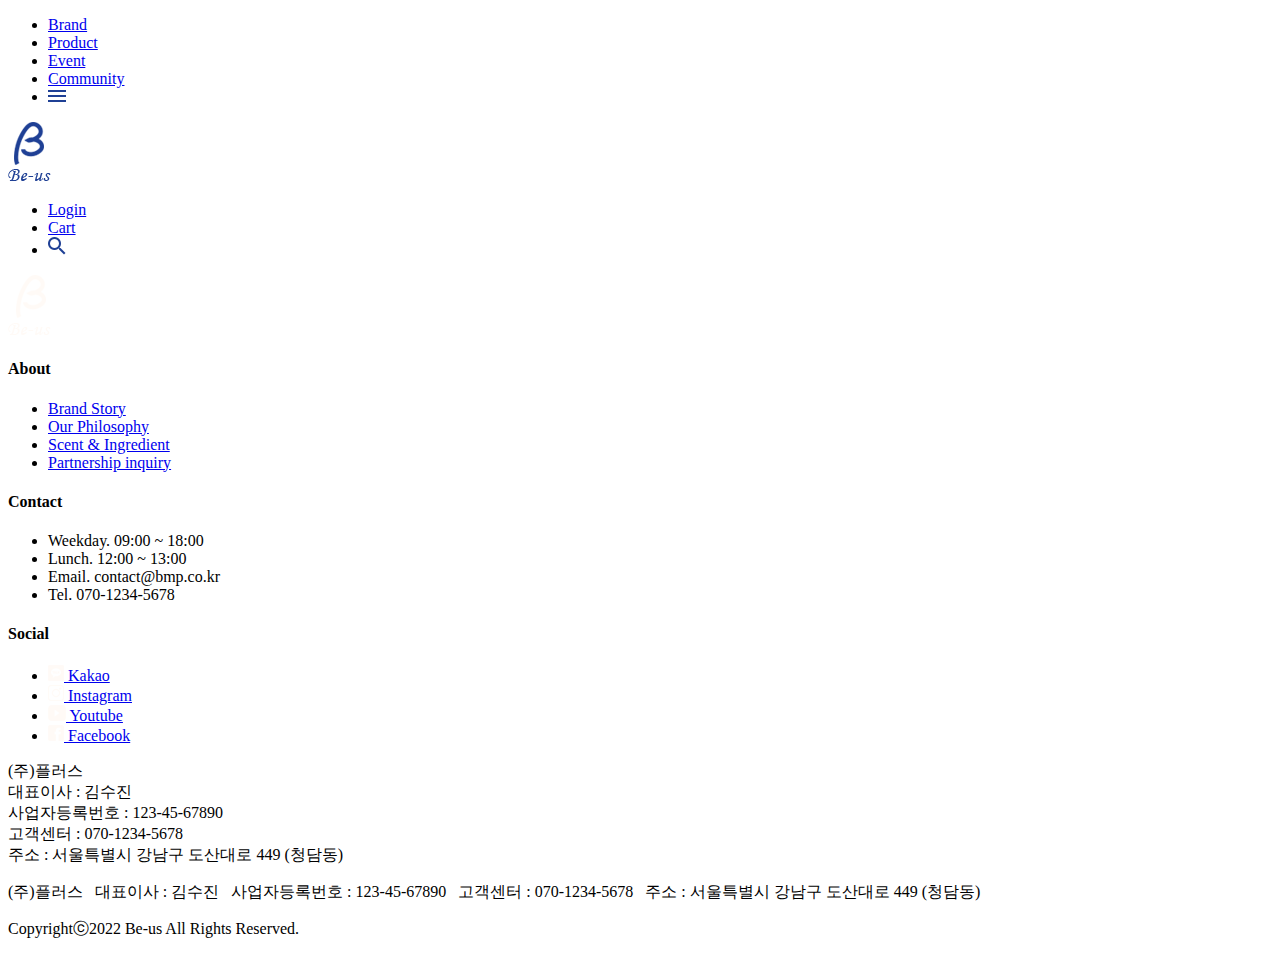
==== sub/login.html @ 45d6fd5c "change" ====
<!DOCTYPE html>
<html lang="ko">
    <head>
        <meta charset="UTF-8">
        <meta name="Description" content="Be-us main">
        <meta name="Author" content="Suu01">  
        <meta http-equiv="X-UA-Compatible" content="IE=edge">
        <meta name="viewport" content="width=device-width, initial-scale=1.0"> 
        <title>Be-us : 로그인</title>
        <link rel="stylesheet" href="css/login.css">
        <!-- <script src="./js/index.js"></script> -->
        <link rel="shortcut icon" href="images/beus.ico">
    </head>
    <body>
        <header>
            <div class="wrapper">
                <nav class="main-menu">
                    <ul class="gnb">
                        <li><a href="#">Brand</a></li>
                        <li><a href="#">Product</a></li>
                        <li><a href="#">Event</a></li>
                        <li><a href="#">Community</a></li>
                        <li><a href="#"><img src="./images/hamburger-btn.png" alt="햄버거 버튼"></a></li>
                    </ul>
                </nav>
    
                <div class="logo-wrap">
                    <a href="index.html"><img src="./images/logo.png" alt="비어스 메인 로고"></a>
                </div> 
                
                <div class="side-menu">
                    <ul>
                        <li><a href="./login.html">Login</a></li>
                        <li><a href="#">Cart</a></li>
                        <li><a href="#"><img src="./images/search.png" alt="검색버튼"></a></li>
                    </ul>
                </div> 
            </div>
        </header>

        <main>
            
        </main>

        <footer>
            <div class="footer-wrap">
                <div class="footer-logo">
                    <img src="images/footer-logo.png" alt="로고">
                </div>
                <div class="footer-des">
                    <div class="copy-d">
                        <div class="about">
                            <h4>About</h4>
                            <ul>
                                <li><a href="#">Brand Story</a></li>
                                <li><a href="#">Our Philosophy</a></li>
                                <li><a href="#">Scent & Ingredient</a></li>
                                <li><a href="#">Partnership inquiry</a></li>
                            </ul>
                        </div>
                        <div class="contact">
                            <h4>Contact</h4>
                            <ul>
                                <li>Weekday. 09:00 ~ 18:00</li>
                                <li>Lunch. 12:00 ~ 13:00</li>
                                <li>Email. contact@bmp.co.kr</li>
                                <li>Tel. 070-1234-5678</li>
                            </ul>
                        </div>
                        <div class="social">
                            <h4>Social</h4>
                            <ul>
                                <li><a href="#"><img src="images/kakao.png" alt="카카오"> Kakao</a></li>
                                <li><a href="#"><img src="images/instagram.png" alt="인스타"> Instagram</a></li>
                                <li><a href="#"><img src="images/youtube.png" alt="유튜브"> Youtube</a></li>
                                <li><a href="#"><img src="images/facebook.png" alt="페이스북"> Facebook</a></li>
                            </ul>
                        </div>
                    </div>
                    <div class="copy">
                        <p class="footer-bottom-m">(주)플러스<br> 대표이사 : 김수진<br> 사업자등록번호 : 123-45-67890<br> 고객센터 : 070-1234-5678<br> 주소 : 서울특별시 강남구 도산대로 449 (청담동)</p>
                        <p class="footer-bottom-p">(주)플러스&nbsp;&nbsp; 대표이사 : 김수진&nbsp;&nbsp; 사업자등록번호 : 123-45-67890&nbsp;&nbsp; 고객센터 : 070-1234-5678&nbsp;&nbsp; 주소 : 서울특별시 강남구 도산대로 449 (청담동)</p>
                        <p class="copyright">Copyrightⓒ2022 Be-us All Rights Reserved.</p>
                    </div>
                </div>
            </div>
        </footer>
    </body>
</html>
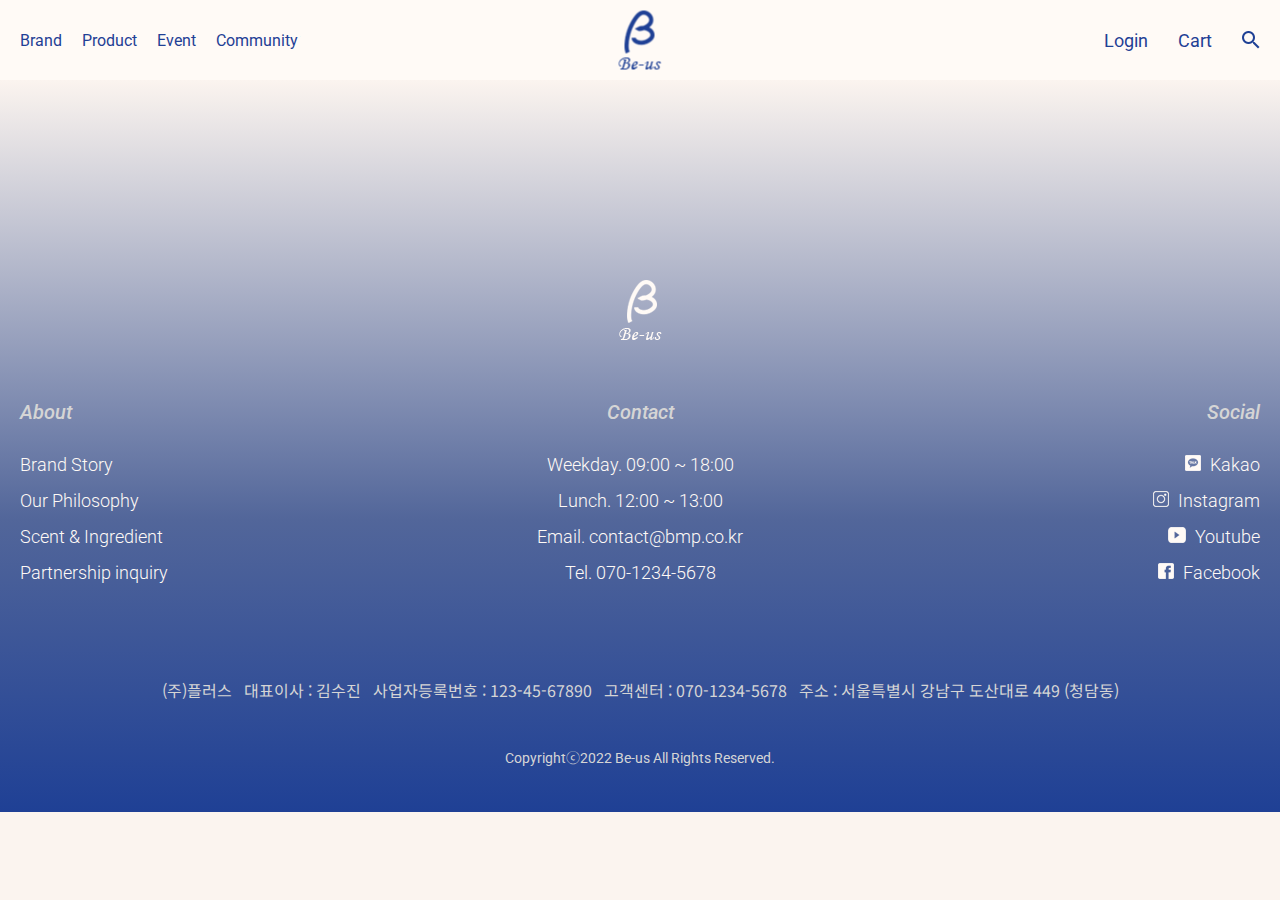
==== commit 07263dce: "dd" ====
--- a/sub/login.html
+++ b/sub/login.html
@@ -8,7 +8,6 @@
         <meta name="viewport" content="width=device-width, initial-scale=1.0"> 
         <title>Be-us : 로그인</title>
         <link rel="stylesheet" href="css/login.css">
-        <!-- <script src="./js/index.js"></script> -->
         <link rel="shortcut icon" href="images/beus.ico">
     </head>
     <body>
@@ -38,9 +37,8 @@
             </div>
         </header>
 
-        <main>
-            
-        </main>
+        <!-- <main>    
+        </main> -->
 
         <footer>
             <div class="footer-wrap">
--- a/sub/css/login.css
+++ b/sub/css/login.css
@@ -0,0 +1,381 @@
+@import url("https://fonts.googleapis.com/css2?family=Roboto:ital,wght@0,100;0,300;0,400;0,500;0,700;0,900;1,100;1,300;1,400;1,500;1,700;1,900&display=swap");
+@import url("https://fonts.googleapis.com/css2?family=Noto+Sans+KR:wght@100;300;400;500;700;900&display=swap");
+* {
+  margin: 0;
+  padding: 0;
+  box-sizing: border-box;
+}
+
+body {
+  margin: 0 auto;
+  font-family: "Roboto", "Noto Sans KR", sans-serif;
+  color: #1f4095;
+  background-color: #fbf4ef;
+}
+
+ul,
+ol,
+li {
+  list-style: none;
+}
+
+a {
+  display: block;
+  font-size: 18px;
+  text-decoration: none;
+  color: #1f4095;
+}
+
+p {
+  font-size: 18px;
+}
+
+span {
+  font-size: 18px;
+  display: block;
+}
+
+img {
+  display: block;
+}
+
+h1 {
+  font-size: 2em;
+}
+
+h2 {
+  font-size: 1.6em;
+}
+
+h3 {
+  font-size: 1.4em;
+}
+
+h4 {
+  font-size: 1.2em;
+}
+
+header,
+nav,
+main,
+section,
+article,
+aside,
+footer {
+  display: block;
+}
+
+body {
+  padding-top: 60px;
+}
+@media screen and (min-width: 768px) {
+  body {
+    padding-top: 80px;
+  }
+}
+
+header {
+  position: fixed;
+  top: 0;
+  left: 0;
+  width: 100%;
+  height: 60px;
+  z-index: 1;
+  background-color: #fffaf6;
+}
+@media screen and (min-width: 768px) {
+  header {
+    height: 80px;
+  }
+}
+header div.wrapper {
+  width: 100%;
+  height: 100%;
+  padding: 0 20px;
+  display: flex;
+  justify-content: space-between;
+  align-items: center;
+}
+@media screen and (min-width: 768px) {
+  header div.wrapper {
+    max-width: 1320px;
+    margin: 0 auto;
+  }
+}
+header div.wrapper nav.main-menu ul.gnb {
+  display: flex;
+  justify-content: space-between;
+  align-content: center;
+}
+header div.wrapper nav.main-menu ul.gnb li {
+  display: none;
+}
+@media screen and (min-width: 768px) {
+  header div.wrapper nav.main-menu ul.gnb li {
+    display: block;
+    margin-right: 20px;
+  }
+}
+@media screen and (min-width: 1320px) {
+  header div.wrapper nav.main-menu ul.gnb li {
+    display: block;
+    margin-right: 35px;
+  }
+  header div.wrapper nav.main-menu ul.gnb li:last-child {
+    margin-right: 35px;
+  }
+}
+header div.wrapper nav.main-menu ul.gnb li:last-child {
+  display: block;
+}
+@media screen and (min-width: 768px) {
+  header div.wrapper nav.main-menu ul.gnb li:last-child {
+    display: none;
+  }
+}
+header div.wrapper nav.main-menu ul.gnb li a:hover {
+  text-decoration: underline;
+}
+@media screen and (min-width: 768px) {
+  header div.wrapper nav.main-menu ul.gnb li a {
+    font-size: 16px;
+  }
+}
+@media screen and (min-width: 1320px) {
+  header div.wrapper nav.main-menu ul.gnb li a {
+    font-size: 18px;
+  }
+}
+header div.wrapper div.logo-wrap {
+  position: absolute;
+  top: 50%;
+  left: 50%;
+  transform: translate(-50%, -50%);
+}
+header div.wrapper div.logo-wrap a img {
+  width: 32px;
+  height: auto;
+}
+@media screen and (min-width: 768px) {
+  header div.wrapper div.logo-wrap a img {
+    width: auto;
+  }
+}
+@media screen and (min-width: 768px) {
+  header div.wrapper div.side-menu ul {
+    display: flex;
+    justify-content: space-between;
+    align-items: center;
+  }
+}
+header div.wrapper div.side-menu ul li {
+  display: none;
+}
+@media screen and (min-width: 768px) {
+  header div.wrapper div.side-menu ul li {
+    display: block;
+    margin-left: 30px;
+  }
+  header div.wrapper div.side-menu ul li:first-child {
+    margin-left: 0;
+  }
+}
+header div.wrapper div.side-menu ul li:last-child {
+  display: block;
+}
+header div.wrapper div.side-menu ul li:last-child:hover {
+  opacity: 0.5;
+}
+header div.wrapper div.side-menu ul li a:hover {
+  text-decoration: underline;
+}
+@media screen and (min-width: 1320px) {
+  header div.wrapper div.side-menu ul li a {
+    font-size: 18px;
+  }
+}
+
+footer {
+  /* Permalink - use to edit and share this gradient: https://colorzilla.com/gradient-editor/#fbf4ef+0,52669a+60,1f4095+100 */
+  background: #fbf4ef;
+  /* Old browsers */
+  background: -moz-linear-gradient(top, #fbf4ef 0%, #52669a 60%, #1f4095 100%);
+  /* FF3.6-15 */
+  background: -webkit-linear-gradient(top, #fbf4ef 0%, #52669a 60%, #1f4095 100%);
+  /* Chrome10-25,Safari5.1-6 */
+  background: linear-gradient(to bottom, #fbf4ef 0%, #52669a 60%, #1f4095 100%);
+  /* W3C, IE10+, FF16+, Chrome26+, Opera12+, Safari7+ */
+  filter: progid:DXImageTransform.Microsoft.gradient( startColorstr="#fbf4ef", endColorstr="#1f4095",GradientType=0 );
+  /* IE6-9 */
+  background-size: cover;
+  width: 100%;
+}
+footer div.footer-wrap {
+  width: 100%;
+  max-width: 1320px;
+  margin: auto;
+  text-align: center;
+  padding: 0 20px;
+}
+footer div.footer-wrap .footer-logo {
+  width: 100%;
+  padding-top: 200px;
+  margin-bottom: 60px;
+}
+footer div.footer-wrap .footer-logo img {
+  margin: auto;
+}
+footer div.footer-wrap .footer-des {
+  width: 100%;
+}
+footer div.footer-wrap .footer-des .copy-d {
+  width: 100%;
+  position: relative;
+}
+@media screen and (min-width: 768px) {
+  footer div.footer-wrap .footer-des .copy-d {
+    display: flex;
+    justify-content: space-between;
+  }
+}
+footer div.footer-wrap .footer-des .copy-d .about {
+  margin-bottom: 50px;
+}
+@media screen and (min-width: 768px) {
+  footer div.footer-wrap .footer-des .copy-d .about {
+    text-align: left;
+  }
+}
+footer div.footer-wrap .footer-des .copy-d .about h4 {
+  color: #d5d5d5;
+  font-style: italic;
+  font-size: 20px;
+  font-weight: 500;
+  margin-bottom: 15px;
+}
+@media screen and (min-width: 768px) {
+  footer div.footer-wrap .footer-des .copy-d .about h4 {
+    margin-bottom: 30px;
+  }
+}
+footer div.footer-wrap .footer-des .copy-d .about ul li {
+  margin-bottom: 8px;
+}
+@media screen and (min-width: 768px) {
+  footer div.footer-wrap .footer-des .copy-d .about ul li {
+    margin-bottom: 15px;
+  }
+  footer div.footer-wrap .footer-des .copy-d .about ul li:last-child {
+    margin-bottom: 0;
+  }
+}
+footer div.footer-wrap .footer-des .copy-d .about ul li a {
+  color: #fffaf6;
+  font-weight: 300;
+}
+footer div.footer-wrap .footer-des .copy-d .about ul li a:hover {
+  text-decoration: underline;
+}
+footer div.footer-wrap .footer-des .copy-d .contact {
+  margin-bottom: 50px;
+}
+@media screen and (min-width: 768px) {
+  footer div.footer-wrap .footer-des .copy-d .contact {
+    position: absolute;
+    left: 50%;
+    transform: translate(-50%, 0);
+  }
+}
+footer div.footer-wrap .footer-des .copy-d .contact h4 {
+  color: #d5d5d5;
+  font-style: italic;
+  font-size: 20px;
+  font-weight: 500;
+  margin-bottom: 15px;
+}
+@media screen and (min-width: 768px) {
+  footer div.footer-wrap .footer-des .copy-d .contact h4 {
+    margin-bottom: 30px;
+  }
+}
+footer div.footer-wrap .footer-des .copy-d .contact ul li {
+  margin-bottom: 8px;
+  font-size: 18px;
+  font-weight: 300;
+  color: #fffaf6;
+}
+@media screen and (min-width: 768px) {
+  footer div.footer-wrap .footer-des .copy-d .contact ul li {
+    margin-bottom: 15px;
+  }
+  footer div.footer-wrap .footer-des .copy-d .contact ul li:last-child {
+    margin-bottom: 0;
+  }
+}
+@media screen and (min-width: 768px) {
+  footer div.footer-wrap .footer-des .copy-d .social {
+    text-align: right;
+  }
+}
+footer div.footer-wrap .footer-des .copy-d .social h4 {
+  color: #d5d5d5;
+  font-style: italic;
+  font-size: 20px;
+  font-weight: 500;
+  margin-bottom: 15px;
+}
+@media screen and (min-width: 768px) {
+  footer div.footer-wrap .footer-des .copy-d .social h4 {
+    margin-bottom: 30px;
+  }
+}
+footer div.footer-wrap .footer-des .copy-d .social ul li {
+  margin-bottom: 8px;
+}
+@media screen and (min-width: 768px) {
+  footer div.footer-wrap .footer-des .copy-d .social ul li {
+    margin-bottom: 15px;
+  }
+  footer div.footer-wrap .footer-des .copy-d .social ul li:last-child {
+    margin-bottom: 0;
+  }
+}
+footer div.footer-wrap .footer-des .copy-d .social ul li a {
+  color: #fffaf6;
+  font-weight: 300;
+}
+footer div.footer-wrap .footer-des .copy-d .social ul li a:hover {
+  text-decoration: underline;
+}
+footer div.footer-wrap .footer-des .copy-d .social ul li a img {
+  display: inline-block;
+  margin-right: 5px;
+}
+footer div.footer-wrap .footer-des .copy {
+  color: #d5d5d5;
+}
+footer div.footer-wrap .footer-des .copy p.footer-bottom-m {
+  margin: 45px 0;
+  font-size: 16px;
+  font-family: "Noto Sans KR", sans-serif;
+}
+@media screen and (min-width: 768px) {
+  footer div.footer-wrap .footer-des .copy p.footer-bottom-m {
+    display: none;
+  }
+}
+footer div.footer-wrap .footer-des .copy p.footer-bottom-p {
+  font-family: "Noto Sans KR", sans-serif;
+  display: none;
+  font-size: 16px;
+  margin: 45px 0;
+}
+@media screen and (min-width: 768px) {
+  footer div.footer-wrap .footer-des .copy p.footer-bottom-p {
+    display: block;
+  }
+}
+footer div.footer-wrap .footer-des .copy p.copyright {
+  font-size: 14px;
+  padding-bottom: 45px;
+}/*# sourceMappingURL=login.css.map */